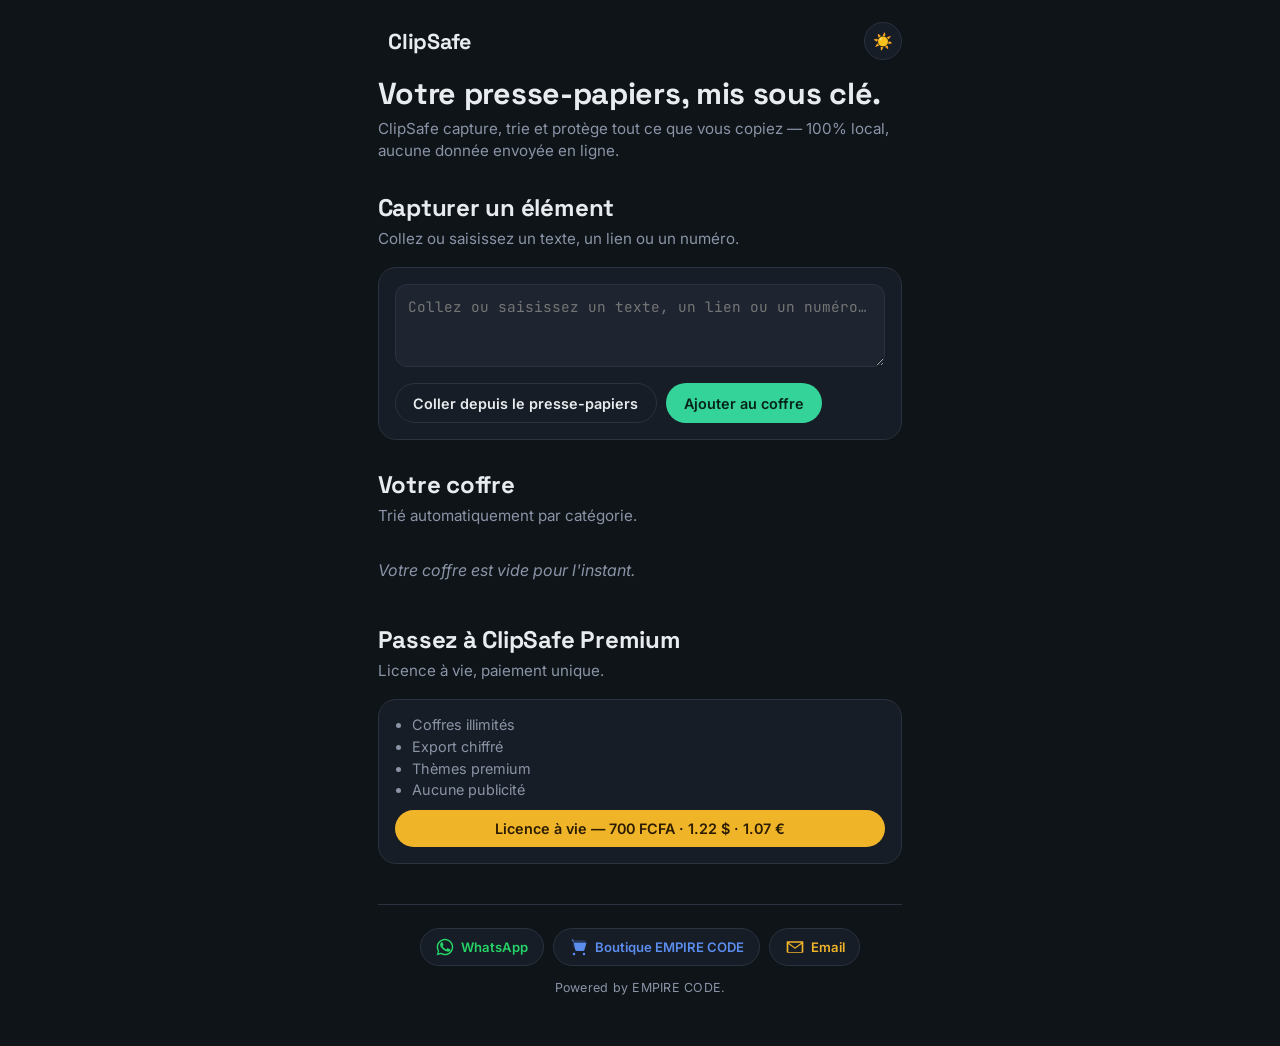
==== index.html @ 3da223d2 "Add files via upload" ====
<!DOCTYPE html>
<html lang="fr">
<head>
  <meta charset="UTF-8" />
  <meta name="viewport" content="width=device-width, initial-scale=1, viewport-fit=cover" />
  <title>ClipSafe — Coffre-fort de presse-papiers</title>
  <meta name="description" content="ClipSafe : coffre-fort de presse-papiers intelligent, 100% local et hors ligne." />
  <meta name="theme-color" content="#0F1419" />
  <link rel="manifest" href="manifest.json" />
  <link rel="icon" id="cs-favicon" href="icons/favicon.jpg" type="image/jpeg" />
  <link rel="apple-touch-icon" href="icons/icon-192.png" />

  <link rel="preconnect" href="https://fonts.googleapis.com" />
  <link rel="preconnect" href="https://fonts.gstatic.com" crossorigin />
  <link
    href="https://fonts.googleapis.com/css2?family=Space+Grotesk:wght@500;700&family=Inter:wght@400;500;600&family=JetBrains+Mono:wght@400;500&display=swap"
    rel="stylesheet"
  />

  <link rel="stylesheet" href="style.css" />
</head>
<body>
  <div id="app-root">
    <p class="cs-empty" style="padding:2rem 0;text-align:center;">Chargement de ClipSafe…</p>
  </div>

  <script src="app.js"></script>
</body>
</html>
---- style.css ----
/* =========================================================================
   ClipSafe — style.css
   Toutes les couleurs/typos réelles sont injectées en variables CSS par
   app.js depuis data.json. Ce fichier ne fait que consommer ces variables.
   ========================================================================= */

:root {
  --cs-bg: #0f1419;
  --cs-surface: #171d26;
  --cs-surface2: #1e2530;
  --cs-border: #2a3240;
  --cs-text: #e8ecef;
  --cs-textMuted: #8a94a6;
  --cs-accent: #34d399;
  --cs-accentDark: #1c825c;
  --cs-accent2: #5b8def;
  --cs-premium: #f0b429;
  --cs-danger: #ef4444;
  --cs-font-display: "Space Grotesk", sans-serif;
  --cs-font-body: "Inter", sans-serif;
  --cs-font-mono: "JetBrains Mono", monospace;
  --cs-radius: 18px;
}

* { box-sizing: border-box; }

html, body {
  margin: 0;
  padding: 0;
  background: var(--cs-bg);
  color: var(--cs-text);
  font-family: var(--cs-font-body);
  -webkit-tap-highlight-color: transparent;
}

body {
  min-height: 100vh;
  padding-bottom: 2rem;
}

#app-root {
  max-width: 560px;
  margin: 0 auto;
  padding: 0 1.1rem;
}

/* ---------- Topbar ---------- */
.cs-topbar {
  display: flex;
  align-items: center;
  gap: 0.65rem;
  padding: 1.4rem 0 1rem;
}
.cs-logo svg { display: block; }
.cs-appname {
  font-family: var(--cs-font-display);
  font-size: 1.35rem;
  font-weight: 700;
  letter-spacing: -0.01em;
  flex: 1;
}
.cs-theme-toggle {
  background: var(--cs-surface);
  border: 1px solid var(--cs-border);
  border-radius: 999px;
  width: 38px;
  height: 38px;
  font-size: 1rem;
  cursor: pointer;
  display: flex;
  align-items: center;
  justify-content: center;
  transition: border-color 0.15s ease;
}
.cs-theme-toggle:hover { border-color: var(--cs-accent); }

/* ---------- Sections ---------- */
.cs-section { margin-bottom: 1.8rem; }
.cs-section-title {
  font-family: var(--cs-font-display);
  font-size: 1.5rem;
  margin: 0 0 0.3rem;
  letter-spacing: -0.01em;
}
.cs-section-subtitle {
  color: var(--cs-textMuted);
  margin: 0 0 1rem;
  font-size: 0.95rem;
  line-height: 1.5;
}
.cs-section--hero .cs-section-title { font-size: 1.9rem; line-height: 1.2; }

/* ---------- Capture ---------- */
.cs-capture {
  background: var(--cs-surface);
  border: 1px solid var(--cs-border);
  border-radius: var(--cs-radius);
  padding: 1rem;
}
.cs-textarea {
  width: 100%;
  resize: vertical;
  background: var(--cs-surface2);
  border: 1px solid var(--cs-border);
  border-radius: 12px;
  color: var(--cs-text);
  font-family: var(--cs-font-mono);
  font-size: 0.9rem;
  padding: 0.75rem;
  outline: none;
}
.cs-textarea:focus { border-color: var(--cs-accent); }
.cs-capture-actions {
  display: flex;
  gap: 0.6rem;
  margin-top: 0.8rem;
  flex-wrap: wrap;
}

.cs-btn {
  border: none;
  border-radius: 999px;
  padding: 0.65rem 1.1rem;
  font-family: var(--cs-font-body);
  font-weight: 600;
  font-size: 0.9rem;
  cursor: pointer;
  text-decoration: none;
  display: inline-flex;
  align-items: center;
  justify-content: center;
  transition: transform 0.15s ease, opacity 0.15s ease;
}
.cs-btn:active { transform: scale(0.97); }
.cs-btn:focus-visible { outline: 2px solid var(--cs-accent2); outline-offset: 2px; }
.cs-btn--primary { background: var(--cs-accent); color: #06231a; }
.cs-btn--ghost { background: transparent; color: var(--cs-text); border: 1px solid var(--cs-border); }
.cs-btn--premium { background: var(--cs-premium); color: #2b1c00; width: 100%; margin-top: 0.4rem; }

/* ---------- Vault cards : carte "scellée", bord perforé ---------- */
.cs-vault-list { display: flex; flex-direction: column; gap: 0.9rem; }
.cs-empty { color: var(--cs-textMuted); font-style: italic; }

.cs-card {
  background: var(--cs-surface);
  border: 1px solid var(--cs-border);
  border-radius: var(--cs-radius);
  overflow: hidden;
}
.cs-card-content {
  padding: 0.9rem 1rem 0.7rem;
  font-family: var(--cs-font-mono);
  font-size: 0.88rem;
  word-break: break-word;
  white-space: pre-wrap;
}
.cs-card-seal {
  border-top: 1px dashed var(--cs-border);
  margin: 0 0.9rem;
}
.cs-card-meta {
  display: flex;
  align-items: center;
  gap: 0.6rem;
  padding: 0.6rem 1rem 0.8rem;
  flex-wrap: wrap;
}
.cs-tag {
  display: inline-flex;
  align-items: center;
  gap: 0.3rem;
  font-size: 0.72rem;
  font-weight: 700;
  text-transform: uppercase;
  letter-spacing: 0.03em;
  color: var(--tag-color, var(--cs-accent));
  background: color-mix(in srgb, var(--tag-color, var(--cs-accent)) 15%, transparent);
  padding: 0.25rem 0.55rem;
  border-radius: 999px;
}
.cs-date { color: var(--cs-textMuted); font-size: 0.78rem; }
.cs-card-buttons { margin-left: auto; display: flex; gap: 0.3rem; }
.cs-icon-btn {
  background: transparent;
  border: none;
  color: var(--cs-textMuted);
  cursor: pointer;
  padding: 0.3rem;
  border-radius: 8px;
  display: flex;
}
.cs-icon-btn:hover { color: var(--cs-text); background: var(--cs-surface2); }

/* ---------- Premium ---------- */
.cs-premium {
  background: var(--cs-surface);
  border: 1px solid var(--cs-border);
  border-radius: var(--cs-radius);
  padding: 1rem;
}
.cs-premium-features { margin: 0 0 0.3rem; padding-left: 1.1rem; color: var(--cs-textMuted); font-size: 0.9rem; }
.cs-premium-features li { margin-bottom: 0.3rem; }
.cs-premium-active {
  display: flex;
  align-items: center;
  gap: 0.5rem;
  color: var(--cs-premium);
  font-weight: 600;
}

/* ---------- Footer ---------- */
.cs-footer {
  margin-top: 2.5rem;
  padding-top: 1.4rem;
  border-top: 1px solid var(--cs-border);
  text-align: center;
}
.cs-footer-buttons {
  display: flex;
  justify-content: center;
  gap: 0.6rem;
  margin-bottom: 0.9rem;
  flex-wrap: wrap;
}
.cs-footer-btn {
  display: inline-flex;
  align-items: center;
  gap: 0.4rem;
  color: var(--btn-color, var(--cs-text));
  border: 1px solid var(--cs-border);
  background: var(--cs-surface);
  border-radius: 999px;
  padding: 0.5rem 0.9rem;
  font-size: 0.82rem;
  font-weight: 600;
  text-decoration: none;
  transition: border-color 0.15s ease;
}
.cs-footer-btn:hover { border-color: var(--btn-color, var(--cs-accent)); }
.cs-footer-text {
  color: var(--cs-textMuted);
  font-size: 0.78rem;
  letter-spacing: 0.02em;
  margin: 0 0 1.2rem;
}

/* ---------- Toast ---------- */
.cs-toast {
  position: fixed;
  bottom: 1.2rem;
  left: 50%;
  transform: translateX(-50%) translateY(20px);
  background: var(--cs-surface2);
  border: 1px solid var(--cs-border);
  color: var(--cs-text);
  padding: 0.6rem 1.1rem;
  border-radius: 999px;
  font-size: 0.85rem;
  opacity: 0;
  transition: opacity 0.25s ease, transform 0.25s ease;
  z-index: 999;
}
.cs-toast--visible { opacity: 1; transform: translateX(-50%) translateY(0); }

.cs-error { color: var(--cs-danger); padding: 2rem 0; text-align: center; }

@media (prefers-reduced-motion: reduce) {
  .cs-btn, .cs-toast { transition: none; }
}
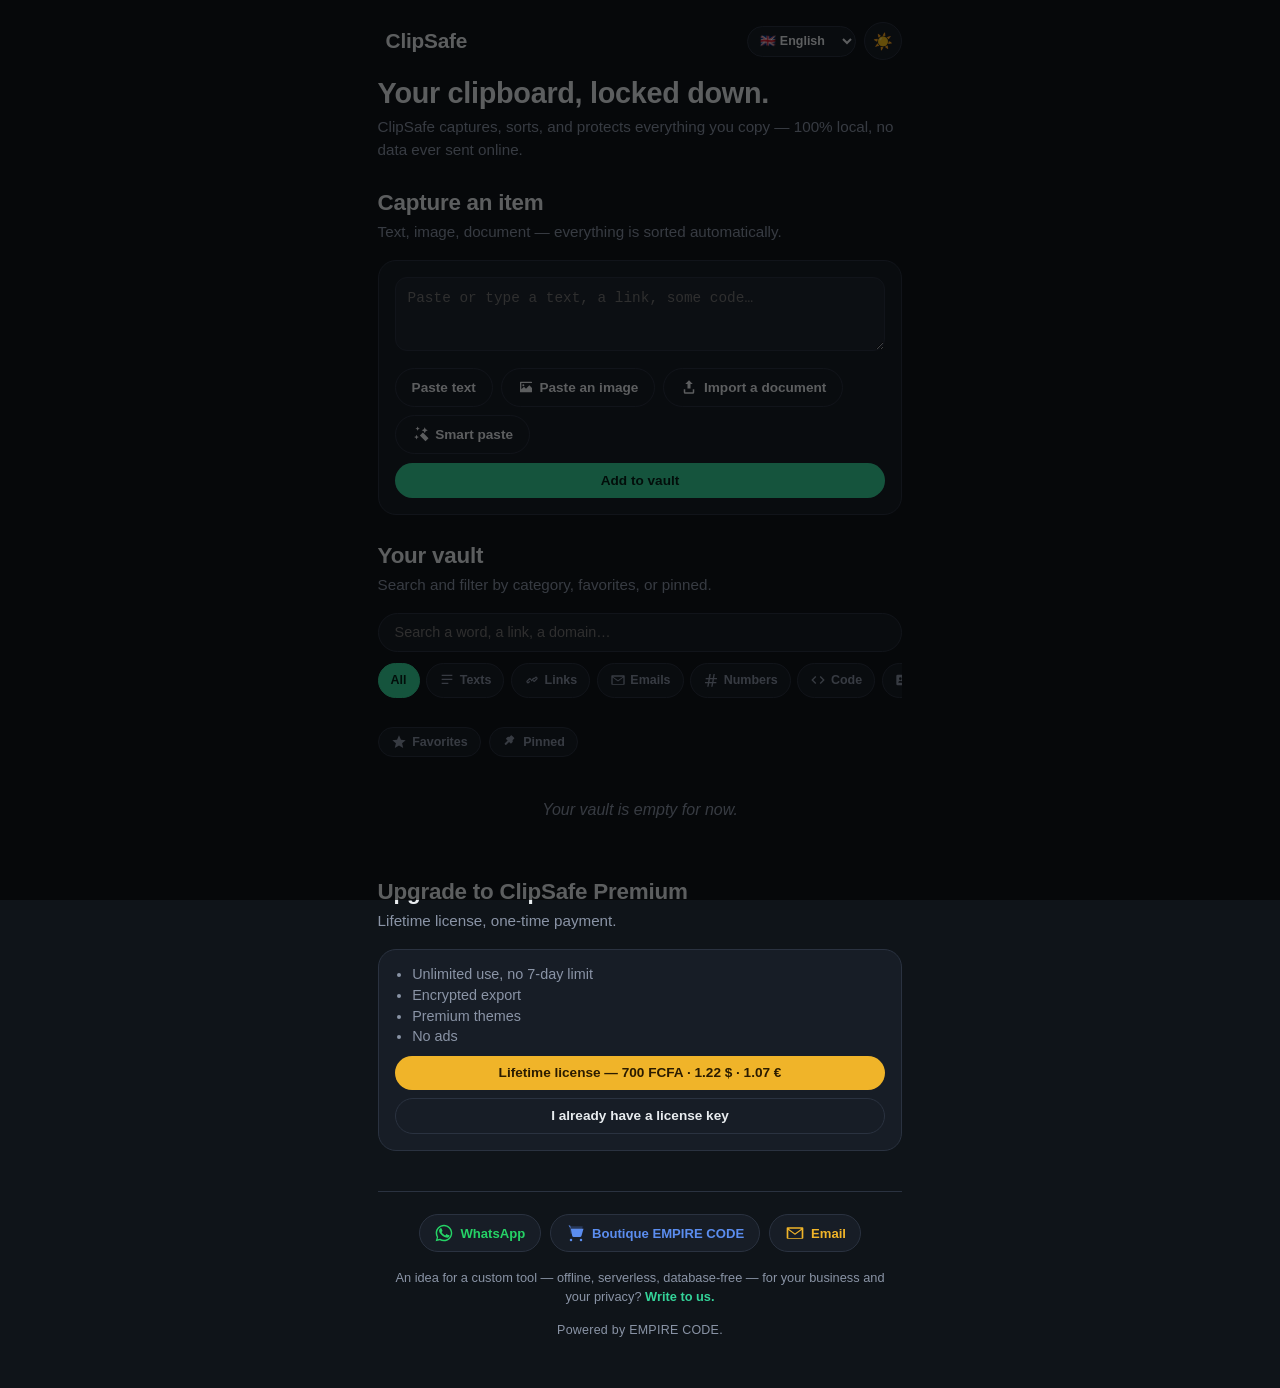
==== commit 503f5b5e: "Add files via upload" ====
--- a/index.html
+++ b/index.html
@@ -10,13 +10,6 @@
   <link rel="icon" id="cs-favicon" href="icons/favicon.jpg" type="image/jpeg" />
   <link rel="apple-touch-icon" href="icons/icon-192.png" />
 
-  <link rel="preconnect" href="https://fonts.googleapis.com" />
-  <link rel="preconnect" href="https://fonts.gstatic.com" crossorigin />
-  <link
-    href="https://fonts.googleapis.com/css2?family=Space+Grotesk:wght@500;700&family=Inter:wght@400;500;600&family=JetBrains+Mono:wght@400;500&display=swap"
-    rel="stylesheet"
-  />
-
   <link rel="stylesheet" href="style.css" />
 </head>
 <body>
--- a/style.css
+++ b/style.css
@@ -1,7 +1,7 @@
 /* =========================================================================
    ClipSafe — style.css
-   Toutes les couleurs/typos réelles sont injectées en variables CSS par
-   app.js depuis data.json. Ce fichier ne fait que consommer ces variables.
+   Les couleurs/typos réelles sont injectées en variables CSS par app.js
+   depuis data.json. Ce fichier ne fait que consommer ces variables.
    ========================================================================= */
 
 :root {
@@ -16,9 +16,9 @@
   --cs-accent2: #5b8def;
   --cs-premium: #f0b429;
   --cs-danger: #ef4444;
-  --cs-font-display: "Space Grotesk", sans-serif;
-  --cs-font-body: "Inter", sans-serif;
-  --cs-font-mono: "JetBrains Mono", monospace;
+  --cs-font-display: 'Century Gothic', 'Futura', 'Segoe UI Semibold', 'Segoe UI', sans-serif;
+  --cs-font-body: 'Segoe UI', 'Helvetica Neue', Arial, sans-serif;
+  --cs-font-mono: 'Cascadia Code', 'Consolas', 'SFMono-Regular', Menlo, monospace;
   --cs-radius: 18px;
 }
 
@@ -33,102 +33,46 @@
   -webkit-tap-highlight-color: transparent;
 }
 
-body {
-  min-height: 100vh;
-  padding-bottom: 2rem;
-}
-
-#app-root {
-  max-width: 560px;
-  margin: 0 auto;
-  padding: 0 1.1rem;
-}
+body { min-height: 100vh; padding-bottom: 2rem; }
+
+#app-root { max-width: 560px; margin: 0 auto; padding: 0 1.1rem; }
 
 /* ---------- Topbar ---------- */
-.cs-topbar {
-  display: flex;
-  align-items: center;
-  gap: 0.65rem;
-  padding: 1.4rem 0 1rem;
-}
+.cs-topbar { display: flex; align-items: center; gap: 0.5rem; padding: 1.4rem 0 1rem; }
 .cs-logo svg { display: block; }
-.cs-appname {
-  font-family: var(--cs-font-display);
-  font-size: 1.35rem;
-  font-weight: 700;
-  letter-spacing: -0.01em;
-  flex: 1;
-}
+.cs-appname { font-family: var(--cs-font-display); font-size: 1.3rem; font-weight: 700; letter-spacing: -0.01em; flex: 1; }
 .cs-theme-toggle {
-  background: var(--cs-surface);
-  border: 1px solid var(--cs-border);
-  border-radius: 999px;
-  width: 38px;
-  height: 38px;
-  font-size: 1rem;
-  cursor: pointer;
-  display: flex;
-  align-items: center;
-  justify-content: center;
-  transition: border-color 0.15s ease;
+  background: var(--cs-surface); border: 1px solid var(--cs-border); border-radius: 999px;
+  width: 38px; height: 38px; font-size: 1rem; cursor: pointer;
+  display: flex; align-items: center; justify-content: center; transition: border-color 0.15s ease;
 }
 .cs-theme-toggle:hover { border-color: var(--cs-accent); }
+.cs-lang-select {
+  background: var(--cs-surface); border: 1px solid var(--cs-border); color: var(--cs-text);
+  border-radius: 999px; padding: 0.4rem 0.5rem; font-size: 0.78rem; font-weight: 700;
+  font-family: var(--cs-font-body); cursor: pointer; max-width: 120px;
+}
 
 /* ---------- Sections ---------- */
 .cs-section { margin-bottom: 1.8rem; }
-.cs-section-title {
-  font-family: var(--cs-font-display);
-  font-size: 1.5rem;
-  margin: 0 0 0.3rem;
-  letter-spacing: -0.01em;
-}
-.cs-section-subtitle {
-  color: var(--cs-textMuted);
-  margin: 0 0 1rem;
-  font-size: 0.95rem;
-  line-height: 1.5;
-}
-.cs-section--hero .cs-section-title { font-size: 1.9rem; line-height: 1.2; }
+.cs-section-title { font-family: var(--cs-font-display); font-size: 1.4rem; margin: 0 0 0.3rem; letter-spacing: -0.01em; }
+.cs-section-subtitle { color: var(--cs-textMuted); margin: 0 0 1rem; font-size: 0.95rem; line-height: 1.5; }
+.cs-section--hero .cs-section-title { font-size: 1.8rem; line-height: 1.2; }
 
 /* ---------- Capture ---------- */
-.cs-capture {
-  background: var(--cs-surface);
-  border: 1px solid var(--cs-border);
-  border-radius: var(--cs-radius);
-  padding: 1rem;
-}
+.cs-capture { background: var(--cs-surface); border: 1px solid var(--cs-border); border-radius: var(--cs-radius); padding: 1rem; }
 .cs-textarea {
-  width: 100%;
-  resize: vertical;
-  background: var(--cs-surface2);
-  border: 1px solid var(--cs-border);
-  border-radius: 12px;
-  color: var(--cs-text);
-  font-family: var(--cs-font-mono);
-  font-size: 0.9rem;
-  padding: 0.75rem;
-  outline: none;
+  width: 100%; resize: vertical; background: var(--cs-surface2); border: 1px solid var(--cs-border);
+  border-radius: 12px; color: var(--cs-text); font-family: var(--cs-font-mono); font-size: 0.9rem;
+  padding: 0.75rem; outline: none;
 }
 .cs-textarea:focus { border-color: var(--cs-accent); }
-.cs-capture-actions {
-  display: flex;
-  gap: 0.6rem;
-  margin-top: 0.8rem;
-  flex-wrap: wrap;
-}
+.cs-capture-actions { display: flex; gap: 0.5rem; margin-top: 0.8rem; flex-wrap: wrap; }
 
 .cs-btn {
-  border: none;
-  border-radius: 999px;
-  padding: 0.65rem 1.1rem;
-  font-family: var(--cs-font-body);
-  font-weight: 600;
-  font-size: 0.9rem;
-  cursor: pointer;
-  text-decoration: none;
-  display: inline-flex;
-  align-items: center;
-  justify-content: center;
+  border: none; border-radius: 999px; padding: 0.6rem 1rem; font-family: var(--cs-font-body);
+  font-weight: 600; font-size: 0.85rem; cursor: pointer; text-decoration: none;
+  display: inline-flex; align-items: center; justify-content: center; gap: 0.35rem;
   transition: transform 0.15s ease, opacity 0.15s ease;
 }
 .cs-btn:active { transform: scale(0.97); }
@@ -136,134 +80,146 @@
 .cs-btn--primary { background: var(--cs-accent); color: #06231a; }
 .cs-btn--ghost { background: transparent; color: var(--cs-text); border: 1px solid var(--cs-border); }
 .cs-btn--premium { background: var(--cs-premium); color: #2b1c00; width: 100%; margin-top: 0.4rem; }
-
-/* ---------- Vault cards : carte "scellée", bord perforé ---------- */
-.cs-vault-list { display: flex; flex-direction: column; gap: 0.9rem; }
-.cs-empty { color: var(--cs-textMuted); font-style: italic; }
-
-.cs-card {
-  background: var(--cs-surface);
-  border: 1px solid var(--cs-border);
-  border-radius: var(--cs-radius);
-  overflow: hidden;
-}
-.cs-card-content {
-  padding: 0.9rem 1rem 0.7rem;
-  font-family: var(--cs-font-mono);
-  font-size: 0.88rem;
-  word-break: break-word;
-  white-space: pre-wrap;
-}
-.cs-card-seal {
-  border-top: 1px dashed var(--cs-border);
-  margin: 0 0.9rem;
-}
-.cs-card-meta {
-  display: flex;
-  align-items: center;
-  gap: 0.6rem;
-  padding: 0.6rem 1rem 0.8rem;
-  flex-wrap: wrap;
-}
+.cs-btn svg { flex-shrink: 0; }
+
+/* ---------- Recherche & filtres ---------- */
+.cs-vault-wrap { display: flex; flex-direction: column; gap: 0.7rem; }
+.cs-search-input {
+  width: 100%; background: var(--cs-surface); border: 1px solid var(--cs-border); border-radius: 999px;
+  color: var(--cs-text); padding: 0.65rem 1rem; font-family: var(--cs-font-body); font-size: 0.9rem; outline: none;
+}
+.cs-search-input:focus { border-color: var(--cs-accent); }
+.cs-chip-row { display: flex; gap: 0.4rem; overflow-x: auto; padding-bottom: 0.2rem; }
+.cs-chip-row::-webkit-scrollbar { display: none; }
+.cs-chip {
+  flex-shrink: 0; display: inline-flex; align-items: center; gap: 0.3rem;
+  background: var(--cs-surface); border: 1px solid var(--cs-border); color: var(--cs-textMuted);
+  border-radius: 999px; padding: 0.4rem 0.75rem; font-size: 0.78rem; font-weight: 600; cursor: pointer;
+}
+.cs-chip.active { background: var(--chip-color, var(--cs-accent)); border-color: var(--chip-color, var(--cs-accent)); color: #06231a; }
+.cs-chip--sm { padding: 0.3rem 0.6rem; font-size: 0.72rem; }
+.cs-toggle-row { display: flex; gap: 0.5rem; }
+.cs-toggle-btn {
+  display: inline-flex; align-items: center; gap: 0.35rem; background: var(--cs-surface);
+  border: 1px solid var(--cs-border); color: var(--cs-textMuted); border-radius: 999px;
+  padding: 0.4rem 0.75rem; font-size: 0.78rem; font-weight: 600; cursor: pointer;
+}
+.cs-toggle-btn.active { color: var(--cs-premium); border-color: var(--cs-premium); }
+
+/* ---------- Grille du coffre (2 colonnes) ---------- */
+.cs-vault-grid { display: grid; grid-template-columns: 1fr 1fr; gap: 0.7rem; }
+.cs-empty--grid { grid-column: 1 / -1; }
+.cs-empty { color: var(--cs-textMuted); font-style: italic; text-align: center; padding: 1rem 0; }
+
+.cs-grid-card {
+  background: var(--cs-surface); border: 1px solid var(--cs-border); border-radius: 14px;
+  padding: 0.65rem; cursor: pointer; display: flex; flex-direction: column; gap: 0.45rem;
+  min-height: 128px; text-align: left;
+}
+.cs-grid-card:active { transform: scale(0.98); }
+.cs-grid-top { display: flex; justify-content: space-between; align-items: flex-start; gap: 0.3rem; }
+.cs-grid-badges { display: flex; gap: 0.25rem; color: var(--cs-premium); flex-shrink: 0; }
+.cs-grid-preview-text {
+  font-family: var(--cs-font-mono); font-size: 0.74rem; line-height: 1.4; color: var(--cs-text);
+  overflow: hidden; display: -webkit-box; -webkit-line-clamp: 5; -webkit-box-orient: vertical;
+  word-break: break-word; flex: 1;
+}
+.cs-grid-thumb { width: 100%; height: 92px; object-fit: cover; border-radius: 8px; }
+.cs-grid-doc {
+  display: flex; flex-direction: column; align-items: center; justify-content: center; gap: 0.3rem;
+  color: var(--cs-textMuted); text-align: center; height: 92px;
+}
+.cs-grid-doc-name {
+  font-size: 0.7rem; color: var(--cs-text); word-break: break-word;
+  display: -webkit-box; -webkit-line-clamp: 2; -webkit-box-orient: vertical; overflow: hidden;
+}
+.cs-grid-code-badge { font-size: 0.64rem; color: var(--cs-textMuted); font-weight: 600; }
+
 .cs-tag {
-  display: inline-flex;
-  align-items: center;
-  gap: 0.3rem;
-  font-size: 0.72rem;
-  font-weight: 700;
-  text-transform: uppercase;
-  letter-spacing: 0.03em;
-  color: var(--tag-color, var(--cs-accent));
-  background: color-mix(in srgb, var(--tag-color, var(--cs-accent)) 15%, transparent);
-  padding: 0.25rem 0.55rem;
-  border-radius: 999px;
-}
-.cs-date { color: var(--cs-textMuted); font-size: 0.78rem; }
-.cs-card-buttons { margin-left: auto; display: flex; gap: 0.3rem; }
-.cs-icon-btn {
-  background: transparent;
-  border: none;
-  color: var(--cs-textMuted);
-  cursor: pointer;
-  padding: 0.3rem;
-  border-radius: 8px;
-  display: flex;
-}
-.cs-icon-btn:hover { color: var(--cs-text); background: var(--cs-surface2); }
+  display: inline-flex; align-items: center; gap: 0.3rem; font-size: 0.72rem; font-weight: 700;
+  color: var(--tag-color, var(--cs-accent)); background: color-mix(in srgb, var(--tag-color, var(--cs-accent)) 15%, transparent);
+  padding: 0.25rem 0.55rem; border-radius: 999px;
+}
+.cs-tag--sm { font-size: 0.66rem; padding: 0.2rem 0.45rem; }
 
 /* ---------- Premium ---------- */
-.cs-premium {
-  background: var(--cs-surface);
-  border: 1px solid var(--cs-border);
-  border-radius: var(--cs-radius);
-  padding: 1rem;
-}
+.cs-premium { background: var(--cs-surface); border: 1px solid var(--cs-border); border-radius: var(--cs-radius); padding: 1rem; }
 .cs-premium-features { margin: 0 0 0.3rem; padding-left: 1.1rem; color: var(--cs-textMuted); font-size: 0.9rem; }
 .cs-premium-features li { margin-bottom: 0.3rem; }
-.cs-premium-active {
-  display: flex;
-  align-items: center;
-  gap: 0.5rem;
-  color: var(--cs-premium);
-  font-weight: 600;
-}
+.cs-premium-active { display: flex; align-items: center; gap: 0.5rem; color: var(--cs-premium); font-weight: 600; }
+.cs-trial-status { color: var(--cs-premium); font-size: 0.82rem; font-weight: 700; margin: 0 0 0.6rem; }
 
 /* ---------- Footer ---------- */
-.cs-footer {
-  margin-top: 2.5rem;
-  padding-top: 1.4rem;
-  border-top: 1px solid var(--cs-border);
-  text-align: center;
-}
-.cs-footer-buttons {
-  display: flex;
-  justify-content: center;
-  gap: 0.6rem;
-  margin-bottom: 0.9rem;
-  flex-wrap: wrap;
-}
+.cs-footer { margin-top: 2.5rem; padding-top: 1.4rem; border-top: 1px solid var(--cs-border); text-align: center; }
+.cs-footer-buttons { display: flex; justify-content: center; gap: 0.6rem; margin-bottom: 1rem; flex-wrap: wrap; }
 .cs-footer-btn {
-  display: inline-flex;
-  align-items: center;
-  gap: 0.4rem;
-  color: var(--btn-color, var(--cs-text));
-  border: 1px solid var(--cs-border);
-  background: var(--cs-surface);
-  border-radius: 999px;
-  padding: 0.5rem 0.9rem;
-  font-size: 0.82rem;
-  font-weight: 600;
-  text-decoration: none;
-  transition: border-color 0.15s ease;
+  display: inline-flex; align-items: center; gap: 0.4rem; color: var(--btn-color, var(--cs-text));
+  border: 1px solid var(--cs-border); background: var(--cs-surface); border-radius: 999px;
+  padding: 0.5rem 0.9rem; font-size: 0.82rem; font-weight: 600; text-decoration: none; transition: border-color 0.15s ease;
 }
 .cs-footer-btn:hover { border-color: var(--btn-color, var(--cs-accent)); }
-.cs-footer-text {
-  color: var(--cs-textMuted);
-  font-size: 0.78rem;
-  letter-spacing: 0.02em;
-  margin: 0 0 1.2rem;
+.cs-footer-cta { color: var(--cs-textMuted); font-size: 0.8rem; line-height: 1.5; margin: 0 0 1rem; padding: 0 0.5rem; }
+.cs-footer-cta a { color: var(--cs-accent); text-decoration: none; font-weight: 600; }
+.cs-footer-text { color: var(--cs-textMuted); font-size: 0.78rem; letter-spacing: 0.02em; margin: 0 0 1.2rem; }
+
+/* ---------- Overlay / modales (détail, licence, partage) ---------- */
+.cs-overlay { position: fixed; inset: 0; background: rgba(0, 0, 0, 0.6); z-index: 1000; display: flex; align-items: flex-end; justify-content: center; }
+.cs-modal {
+  background: var(--cs-surface); width: 100%; max-width: 560px; max-height: 88vh; overflow-y: auto;
+  border-radius: 20px 20px 0 0; padding: 1rem 1.1rem 1.4rem;
+}
+.cs-modal-toolbar { display: flex; align-items: center; gap: 0.4rem; padding-bottom: 0.8rem; border-bottom: 1px solid var(--cs-border); margin-bottom: 0.9rem; flex-wrap: wrap; }
+.cs-modal-toolbar strong { font-family: var(--cs-font-display); font-size: 1rem; flex: 1; }
+.cs-icon-btn { background: transparent; border: none; color: var(--cs-textMuted); cursor: pointer; padding: 0.35rem; border-radius: 8px; display: flex; }
+.cs-icon-btn:hover { color: var(--cs-text); background: var(--cs-surface2); }
+.cs-icon-btn--active { color: var(--cs-premium); }
+.cs-modal-close { margin-left: auto; }
+.cs-modal-content-text { font-family: var(--cs-font-mono); font-size: 0.85rem; white-space: pre-wrap; word-break: break-word; max-height: 55vh; overflow-y: auto; line-height: 1.5; }
+.cs-modal-content-image img { width: 100%; border-radius: 12px; display: block; }
+.cs-modal-doc { display: flex; flex-direction: column; align-items: center; gap: 0.5rem; padding: 1.2rem 0; color: var(--cs-textMuted); }
+.cs-modal-doc-name { color: var(--cs-text); font-weight: 600; text-align: center; word-break: break-word; }
+.cs-modal-doc-kind { font-size: 0.8rem; margin: 0 0 0.4rem; }
+.cs-modal-date { color: var(--cs-textMuted); font-size: 0.76rem; margin: 0.9rem 0 0; text-align: right; }
+.cs-modal-message { color: var(--cs-textMuted); font-size: 0.88rem; line-height: 1.5; margin: 0 0 0.9rem; }
+.cs-modal-error { color: var(--cs-danger); font-size: 0.82rem; min-height: 1.2em; margin: 0.4rem 0 0; }
+.cs-modal-actions { display: flex; gap: 0.6rem; margin-top: 0.9rem; }
+.cs-modal-actions .cs-btn { flex: 1; }
+.cs-modal-buy-link { display: block; text-align: center; margin-top: 0.9rem; color: var(--cs-textMuted); font-size: 0.8rem; text-decoration: underline; }
+
+.cs-modal-edit .cs-edit-textarea {
+  width: 100%; min-height: 140px; background: var(--cs-surface2); border: 1px solid var(--cs-border);
+  border-radius: 12px; color: var(--cs-text); font-family: var(--cs-font-mono); font-size: 0.85rem; padding: 0.7rem; resize: vertical;
+}
+.cs-edit-select {
+  width: 100%; background: var(--cs-surface2); border: 1px solid var(--cs-border); border-radius: 10px;
+  color: var(--cs-text); font-family: var(--cs-font-body); font-size: 0.88rem; padding: 0.6rem;
+}
+.cs-row { display: flex; gap: 0.5rem; align-items: stretch; }
+.cs-row .cs-edit-select { flex: 1; }
+
+.cs-share-list { display: flex; flex-direction: column; gap: 0.5rem; }
+.cs-share-item {
+  display: flex; align-items: center; gap: 0.6rem; padding: 0.7rem 0.9rem; border-radius: 12px;
+  background: var(--cs-surface2); border: 1px solid var(--cs-border); text-decoration: none;
+  color: var(--cs-text); font-size: 0.88rem; font-weight: 600; cursor: pointer; width: 100%; text-align: left;
 }
 
 /* ---------- Toast ---------- */
 .cs-toast {
-  position: fixed;
-  bottom: 1.2rem;
-  left: 50%;
-  transform: translateX(-50%) translateY(20px);
-  background: var(--cs-surface2);
-  border: 1px solid var(--cs-border);
-  color: var(--cs-text);
-  padding: 0.6rem 1.1rem;
-  border-radius: 999px;
-  font-size: 0.85rem;
-  opacity: 0;
-  transition: opacity 0.25s ease, transform 0.25s ease;
-  z-index: 999;
+  position: fixed; bottom: 1.2rem; left: 50%; transform: translateX(-50%) translateY(20px);
+  background: var(--cs-surface2); border: 1px solid var(--cs-border); color: var(--cs-text);
+  padding: 0.6rem 1.1rem; border-radius: 999px; font-size: 0.85rem; opacity: 0;
+  transition: opacity 0.25s ease, transform 0.25s ease; z-index: 1100; max-width: 88vw; text-align: center;
 }
 .cs-toast--visible { opacity: 1; transform: translateX(-50%) translateY(0); }
 
 .cs-error { color: var(--cs-danger); padding: 2rem 0; text-align: center; }
 
+/* ---------- RTL (arabe) ---------- */
+html[dir="rtl"] .cs-modal-toolbar strong,
+html[dir="rtl"] .cs-footer-cta,
+html[dir="rtl"] .cs-grid-preview-text { text-align: right; }
+
 @media (prefers-reduced-motion: reduce) {
-  .cs-btn, .cs-toast { transition: none; }
-}
+  .cs-btn, .cs-toast, .cs-grid-card { transition: none; }
+}
